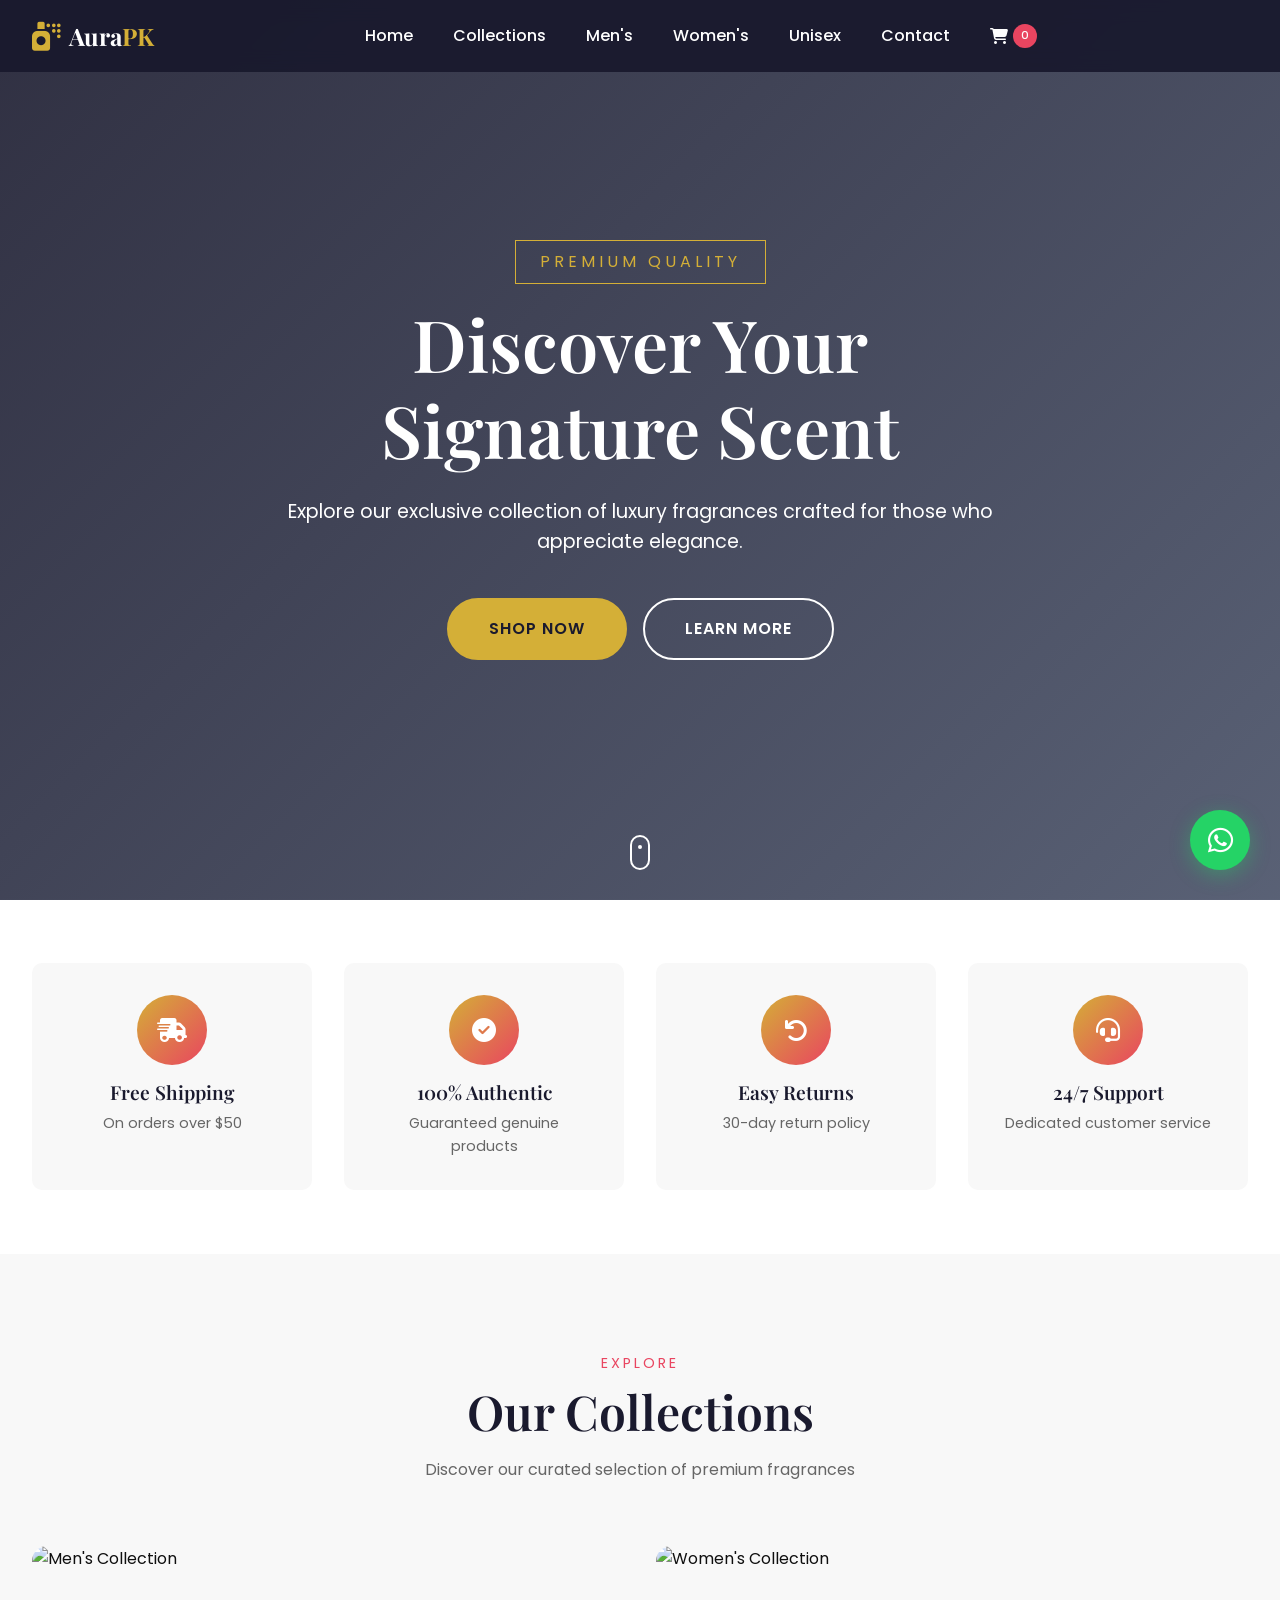
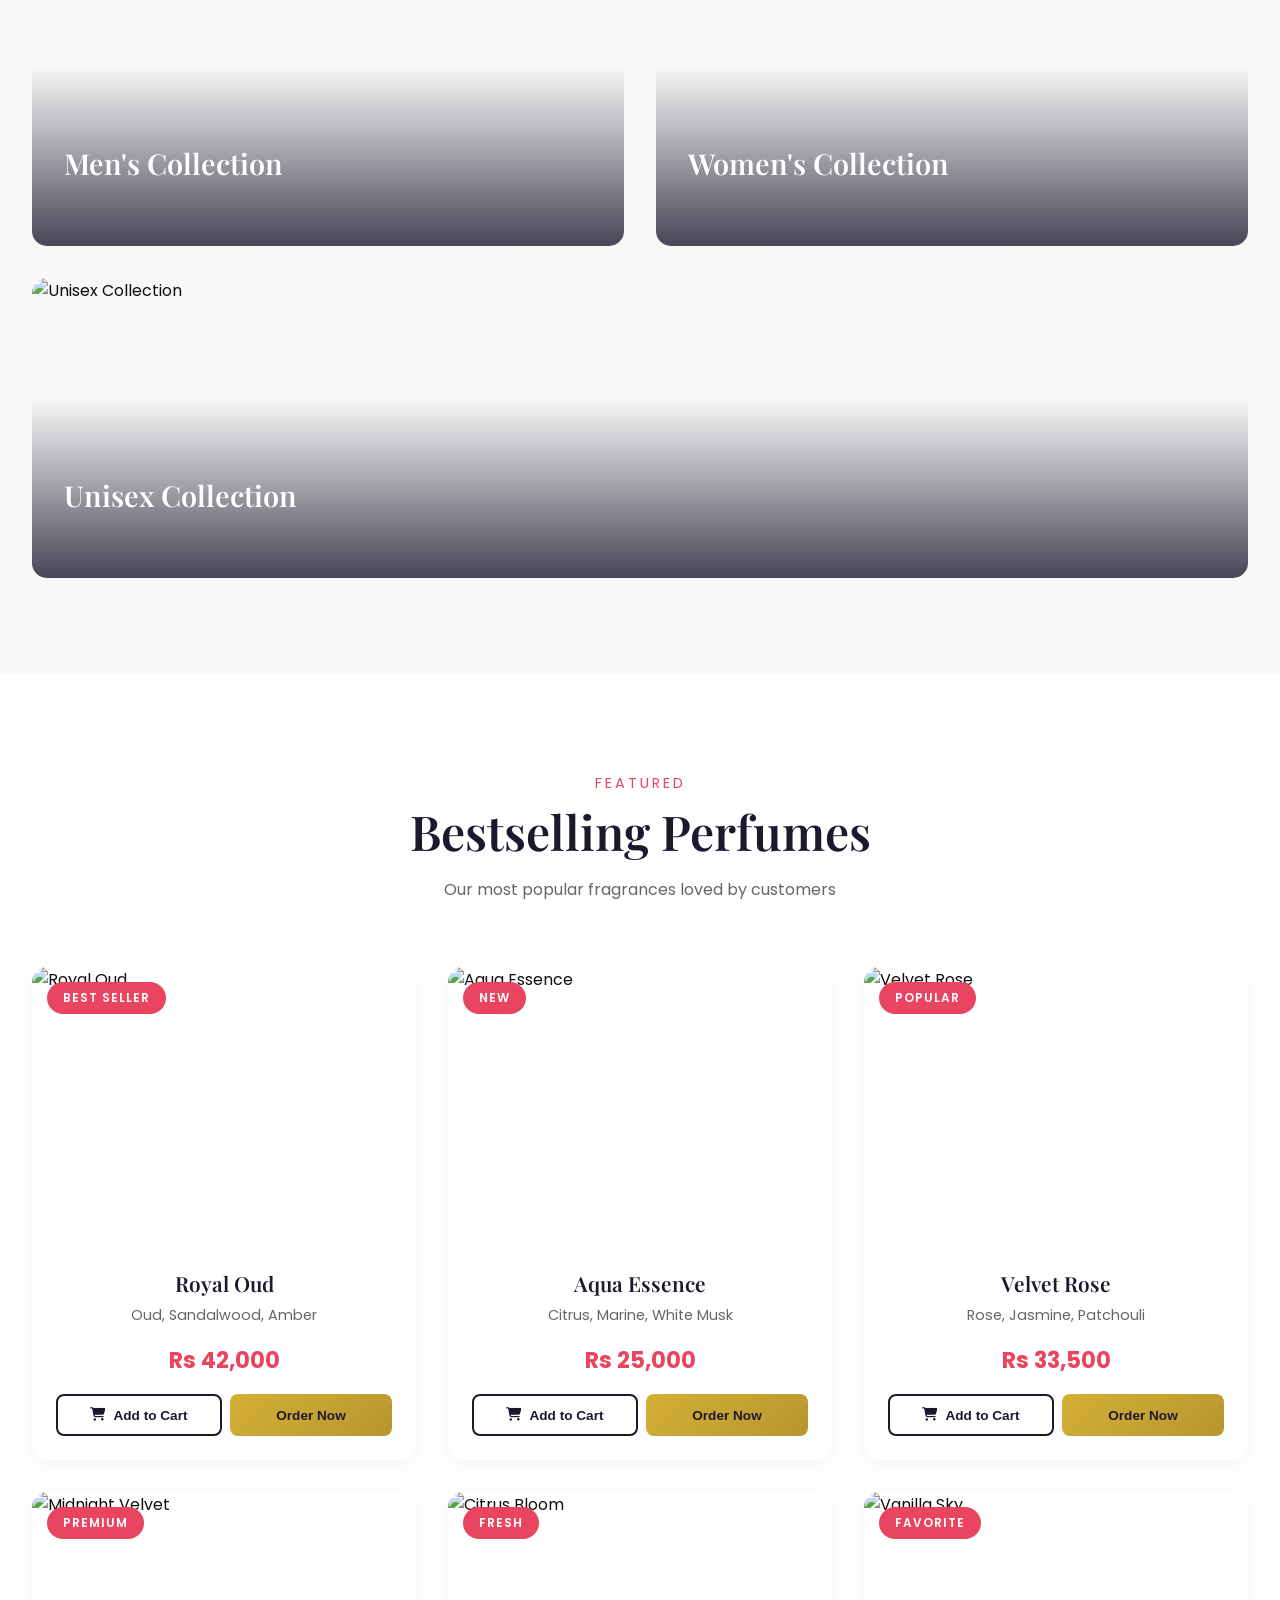
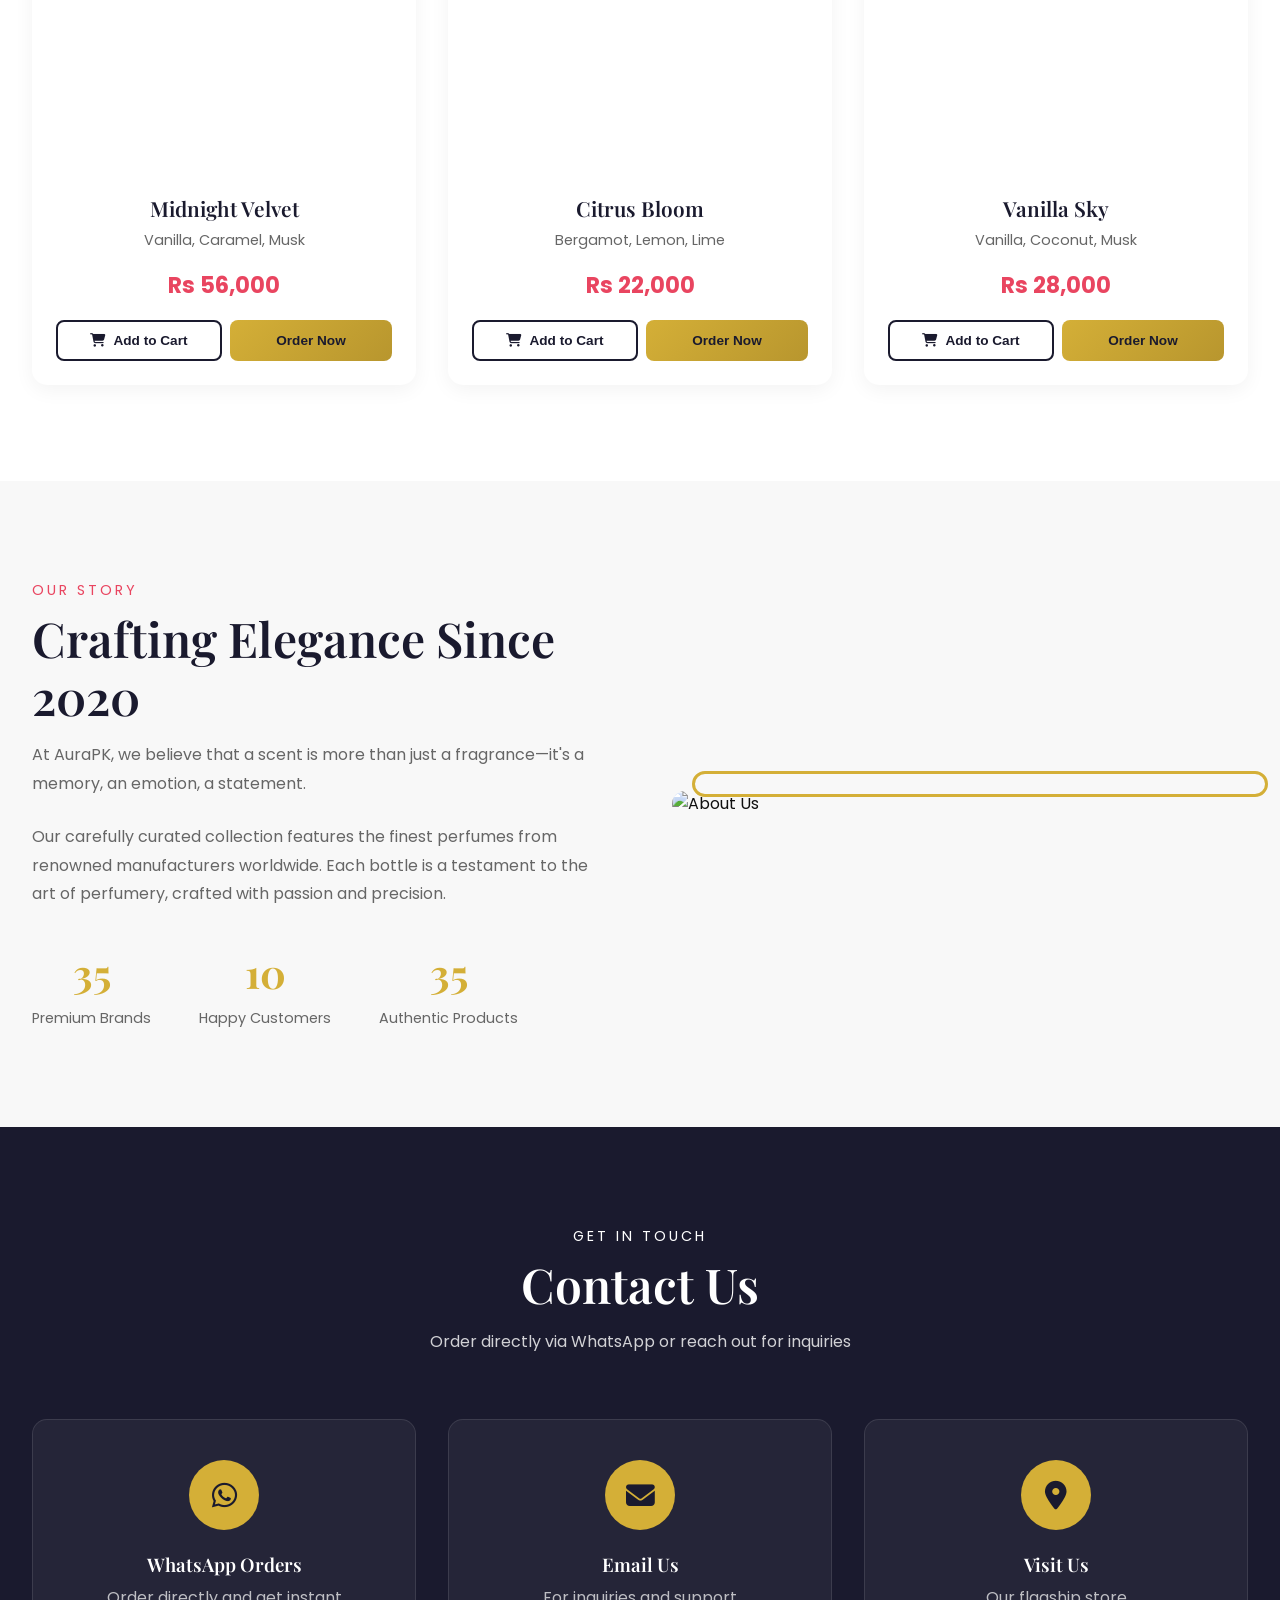
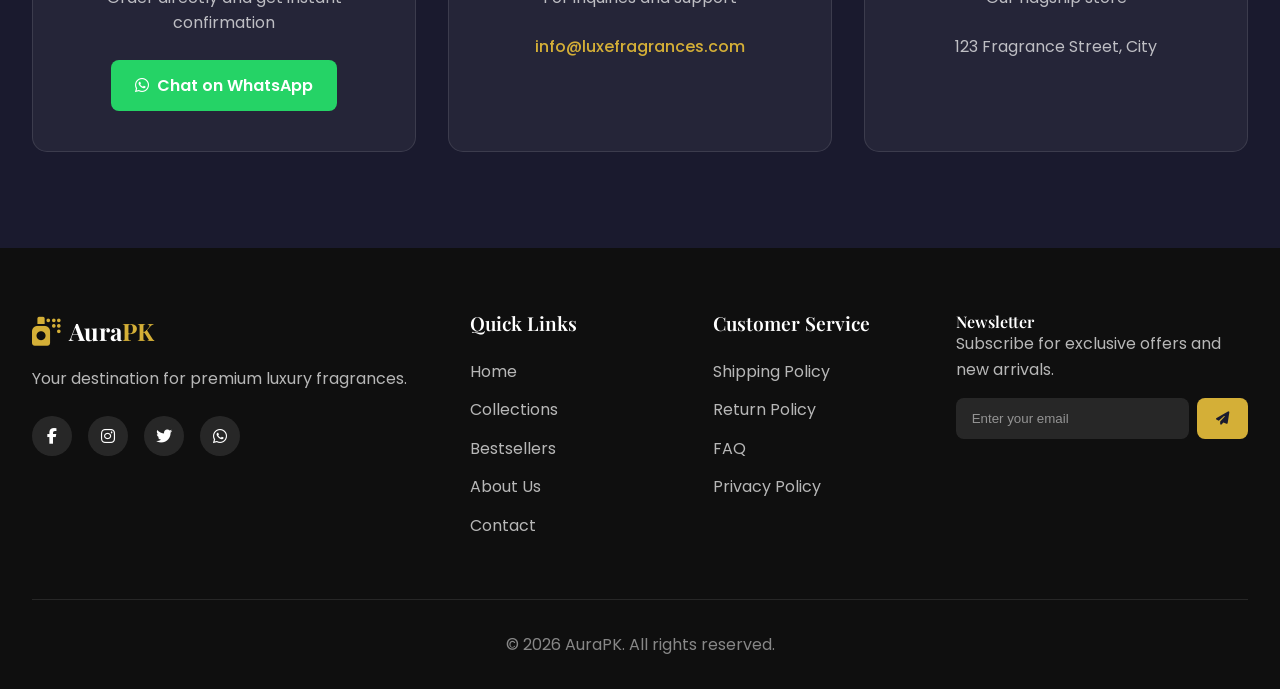
==== index.html @ e7ebc855 "Initial commit - AuraPK Premium Store" ====
<!DOCTYPE html>
<html lang="en">
<head>
    <meta charset="UTF-8">
    <meta name="viewport" content="width=device-width, initial-scale=1.0">
    <title>AuraPK | Premium Perfume Collection</title>
    <link rel="stylesheet" href="style.css">
    <link rel="preconnect" href="https://fonts.googleapis.com">
    <link rel="preconnect" href="https://fonts.gstatic.com" crossorigin>
    <link href="https://fonts.googleapis.com/css2?family=Playfair+Display:wght@400;500;600;700&family=Poppins:wght@300;400;500;600;700&display=swap" rel="stylesheet">
    <link rel="stylesheet" href="https://cdnjs.cloudflare.com/ajax/libs/font-awesome/6.4.0/css/all.min.css">
</head>
<body>
    <!-- Loader -->
    <div class="loader">
        <div class="loader-content">
            <div class="perfume-bottle"></div>
            <p>Loading Excellence...</p>
        </div>
    </div>

    <!-- Navigation -->
    <nav class="navbar">
        <div class="nav-container">
            <a href="#" class="logo">
                <i class="fas fa-spray-can"></i>
                <span>Aura<span>PK</span></span>
            </a>
            <ul class="nav-menu">
                <li><a href="#home" class="nav-link">Home</a></li>
                <li><a href="#collections" class="nav-link">Collections</a></li>
                <li><a href="mens.html" class="nav-link">Men's</a></li>
                <li><a href="womens.html" class="nav-link">Women's</a></li>
                <li><a href="unisex.html" class="nav-link">Unisex</a></li>
                <li><a href="#contact" class="nav-link">Contact</a></li>
                <li><a href="cart.html" class="nav-link cart-icon"><i class="fas fa-shopping-cart"></i> <span id="cartCount">0</span></a></li>
            </ul>
            <div class="menu-overlay"></div>
            <div class="nav-toggle">
                <span></span>
                <span></span>
                <span></span>
            </div>
        </div>
    </nav>

    <!-- Hero Section -->
    <section id="home" class="hero">
        <div class="hero-background">
            <div class="hero-overlay"></div>
        </div>
        <div class="hero-content">
            <span class="hero-subtitle animate-item">Premium Quality</span>
            <h1 class="hero-title animate-item">Discover Your<br>Signature Scent</h1>
            <p class="hero-description animate-item">Explore our exclusive collection of luxury fragrances crafted for those who appreciate elegance.</p>
            <div class="hero-buttons animate-item">
                <a href="#collections" class="btn btn-primary">Shop Now</a>
                <a href="#about" class="btn btn-secondary">Learn More</a>
            </div>
        </div>
        <div class="scroll-down">
            <span></span>
        </div>
    </section>

    <!-- Features Section -->
    <section class="features">
        <div class="container">
            <div class="features-grid">
                <div class="feature-card fade-in">
                    <div class="feature-icon">
                        <i class="fas fa-shipping-fast"></i>
                    </div>
                    <h3>Free Shipping</h3>
                    <p>On orders over $50</p>
                </div>
                <div class="feature-card fade-in">
                    <div class="feature-icon">
                        <i class="fas fa-check-circle"></i>
                    </div>
                    <h3>100% Authentic</h3>
                    <p>Guaranteed genuine products</p>
                </div>
                <div class="feature-card fade-in">
                    <div class="feature-icon">
                        <i class="fas fa-undo"></i>
                    </div>
                    <h3>Easy Returns</h3>
                    <p>30-day return policy</p>
                </div>
                <div class="feature-card fade-in">
                    <div class="feature-icon">
                        <i class="fas fa-headset"></i>
                    </div>
                    <h3>24/7 Support</h3>
                    <p>Dedicated customer service</p>
                </div>
            </div>
        </div>
    </section>

    <!-- Collections Section -->
    <section id="collections" class="collections">
        <div class="container">
            <div class="section-header fade-in">
                <span class="section-subtitle">Explore</span>
                <h2 class="section-title">Our Collections</h2>
                <p class="section-description">Discover our curated selection of premium fragrances</p>
            </div>
            <div class="collections-grid">
                <div class="collection-card fade-in">
                    <img src="https://images.unsplash.com/photo-1594035910387-fea47794261f?w=600" alt="Men's Collection">
                    <div class="collection-overlay">
                        <h3>Men's Collection</h3>
                        <a href="mens.html" class="collection-link">View All <i class="fas fa-arrow-right"></i></a>
                    </div>
                </div>
                <div class="collection-card fade-in">
                    <img src="https://images.unsplash.com/photo-1541643600914-78b084683601?w=600" alt="Women's Collection">
                    <div class="collection-overlay">
                        <h3>Women's Collection</h3>
                        <a href="womens.html" class="collection-link">View All <i class="fas fa-arrow-right"></i></a>
                    </div>
                </div>
                <div class="collection-card collection-card-wide fade-in">
                    <img src="https://images.unsplash.com/photo-1592945403244-b3fbafd7f539?w=600" alt="Unisex Collection">
                    <div class="collection-overlay">
                        <h3>Unisex Collection</h3>
                        <a href="unisex.html" class="collection-link">View All <i class="fas fa-arrow-right"></i></a>
                    </div>
                </div>
            </div>
        </div>
    </section>

    <!-- Products Section -->
    <section id="bestsellers" class="products">
        <div class="container">
            <div class="section-header fade-in">
                <span class="section-subtitle">Featured</span>
                <h2 class="section-title">Bestselling Perfumes</h2>
                <p class="section-description">Our most popular fragrances loved by customers</p>
            </div>
            <div class="products-grid">
                <!-- Product 1 -->
                <div class="product-card fade-in">
                    <div class="product-image">
                        <img src="https://images.unsplash.com/photo-1541643600914-78b084683601?w=400" alt="Royal Oud">
                        <div class="product-badge">Best Seller</div>
                        <div class="product-actions">
                            <button class="quick-view" onclick="quickView('Royal Oud', 42000, 'A luxurious blend of oud, sandalwood, and amber. Perfect for evening wear.', 'https://images.unsplash.com/photo-1541643600914-78b084683601?w=400')">
                                <i class="fas fa-eye"></i>
                            </button>
                        </div>
                    </div>
                    <div class="product-info">
                        <h3>Royal Oud</h3>
                        <p class="product-notes">Oud, Sandalwood, Amber</p>
                        <div class="product-price">
                            <span class="price">Rs 42,000</span>
                        </div>
                        <div class="product-buttons">
                            <button class="btn-cart" onclick="addToCart('Royal Oud', 42000)">
                                <i class="fas fa-shopping-cart"></i> Add to Cart
                            </button>
                            <button class="btn-order-now" onclick="goToCheckout('Royal Oud', 42000, 'https://images.unsplash.com/photo-1541643600914-78b084683601?w=400')">
                                Order Now
                            </button>
                        </div>
                    </div>
                </div>

                <!-- Product 2 -->
                <div class="product-card fade-in">
                    <div class="product-image">
                        <img src="https://images.unsplash.com/photo-1594035910387-fea47794261f?w=400" alt="Aqua Essence">
                        <div class="product-badge">New</div>
                        <div class="product-actions">
                            <button class="quick-view" onclick="quickView('Aqua Essence', 25000, 'Fresh aquatic fragrance with citrus and marine notes. Perfect for summer.', 'https://images.unsplash.com/photo-1594035910387-fea47794261f?w=400')">
                                <i class="fas fa-eye"></i>
                            </button>
                        </div>
                    </div>
                    <div class="product-info">
                        <h3>Aqua Essence</h3>
                        <p class="product-notes">Citrus, Marine, White Musk</p>
                        <div class="product-price">
                            <span class="price">Rs 25,000</span>
                        </div>
                        <div class="product-buttons">
                            <button class="btn-cart" onclick="addToCart('Aqua Essence', 25000)">
                                <i class="fas fa-shopping-cart"></i> Add to Cart
                            </button>
                            <button class="btn-order-now" onclick="goToCheckout('Aqua Essence', 25000, 'https://images.unsplash.com/photo-1594035910387-fea47794261f?w=400')">
                                Order Now
                            </button>
                        </div>
                    </div>
                </div>

                <!-- Product 3 -->
                <div class="product-card fade-in">
                    <div class="product-image">
                        <img src="https://images.unsplash.com/photo-1523293182086-7651a899d37f?w=400" alt="Velvet Rose">
                        <div class="product-badge">Popular</div>
                        <div class="product-actions">
                            <button class="quick-view" onclick="quickView('Velvet Rose', 33500, 'Romantic blend of rose, jasmine, and patchouli. Pure elegance.', 'https://images.unsplash.com/photo-1523293182086-7651a899d37f?w=400')">
                                <i class="fas fa-eye"></i>
                            </button>
                        </div>
                    </div>
                    <div class="product-info">
                        <h3>Velvet Rose</h3>
                        <p class="product-notes">Rose, Jasmine, Patchouli</p>
                        <div class="product-price">
                            <span class="price">Rs 33,500</span>
                        </div>
                        <div class="product-buttons">
                            <button class="btn-cart" onclick="addToCart('Velvet Rose', 33500)">
                                <i class="fas fa-shopping-cart"></i> Add to Cart
                            </button>
                            <button class="btn-order-now" onclick="goToCheckout('Velvet Rose', 33500, 'https://images.unsplash.com/photo-1523293182086-7651a899d37f?w=400')">
                                Order Now
                            </button>
                        </div>
                    </div>
                </div>

                <!-- Product 4 -->
                <div class="product-card fade-in">
                    <div class="product-image">
                        <img src="https://images.unsplash.com/photo-1592945403244-b3fbafd7f539?w=400" alt="Midnight Velvet">
                        <div class="product-badge">Premium</div>
                        <div class="product-actions">
                            <button class="quick-view" onclick="quickView('Midnight Velvet', 56000, 'Deep oriental fragrance with vanilla, caramel, and musk. Intoxicating.', 'https://images.unsplash.com/photo-1592945403244-b3fbafd7f539?w=400')">
                                <i class="fas fa-eye"></i>
                            </button>
                        </div>
                    </div>
                    <div class="product-info">
                        <h3>Midnight Velvet</h3>
                        <p class="product-notes">Vanilla, Caramel, Musk</p>
                        <div class="product-price">
                            <span class="price">Rs 56,000</span>
                        </div>
                        <div class="product-buttons">
                            <button class="btn-cart" onclick="addToCart('Midnight Velvet', 56000)">
                                <i class="fas fa-shopping-cart"></i> Add to Cart
                            </button>
                            <button class="btn-order-now" onclick="goToCheckout('Midnight Velvet', 56000, 'https://images.unsplash.com/photo-1592945403244-b3fbafd7f539?w=400')">
                                Order Now
                            </button>
                        </div>
                    </div>
                </div>

                <!-- Product 5 -->
                <div class="product-card fade-in">
                    <div class="product-image">
                        <img src="https://images.unsplash.com/photo-1615634260167-c8cdede054de?w=400" alt="Citrus Bloom">
                        <div class="product-badge">Fresh</div>
                        <div class="product-actions">
                            <button class="quick-view" onclick="quickView('Citrus Bloom', 22000, 'Vibrant citrus notes with bergamot and lemon. Energizing scent.', 'https://images.unsplash.com/photo-1615634260167-c8cdede054de?w=400')">
                                <i class="fas fa-eye"></i>
                            </button>
                        </div>
                    </div>
                    <div class="product-info">
                        <h3>Citrus Bloom</h3>
                        <p class="product-notes">Bergamot, Lemon, Lime</p>
                        <div class="product-price">
                            <span class="price">Rs 22,000</span>
                        </div>
                        <div class="product-buttons">
                            <button class="btn-cart" onclick="addToCart('Citrus Bloom', 22000)">
                                <i class="fas fa-shopping-cart"></i> Add to Cart
                            </button>
                            <button class="btn-order-now" onclick="goToCheckout('Citrus Bloom', 22000, 'https://images.unsplash.com/photo-1615634260167-c8cdede054de?w=400')">
                                Order Now
                            </button>
                        </div>
                    </div>
                </div>

                <!-- Product 6 -->
                <div class="product-card fade-in">
                    <div class="product-image">
                        <img src="https://images.unsplash.com/photo-1587017539504-67cfbddac569?w=400" alt="Vanilla Sky">
                        <div class="product-badge">Favorite</div>
                        <div class="product-actions">
                            <button class="quick-view" onclick="quickView('Vanilla Sky', 28000, 'Sweet vanilla with creamy coconut and soft musk. Dreamy fragrance.', 'https://images.unsplash.com/photo-1587017539504-67cfbddac569?w=400')">
                                <i class="fas fa-eye"></i>
                            </button>
                        </div>
                    </div>
                    <div class="product-info">
                        <h3>Vanilla Sky</h3>
                        <p class="product-notes">Vanilla, Coconut, Musk</p>
                        <div class="product-price">
                            <span class="price">Rs 28,000</span>
                        </div>
                        <div class="product-buttons">
                            <button class="btn-cart" onclick="addToCart('Vanilla Sky', 28000)">
                                <i class="fas fa-shopping-cart"></i> Add to Cart
                            </button>
                            <button class="btn-order-now" onclick="goToCheckout('Vanilla Sky', 28000, 'https://images.unsplash.com/photo-1587017539504-67cfbddac569?w=400')">
                                Order Now
                            </button>
                        </div>
                    </div>
                </div>
            </div>
        </div>
    </section>

    <!-- About Section -->
    <section id="about" class="about">
        <div class="container">
            <div class="about-grid">
                <div class="about-content fade-in">
                    <span class="section-subtitle">Our Story</span>
                    <h2 class="section-title">Crafting Elegance Since 2020</h2>
                    <p>At AuraPK, we believe that a scent is more than just a fragrance—it's a memory, an emotion, a statement.</p>
                    <p>Our carefully curated collection features the finest perfumes from renowned manufacturers worldwide. Each bottle is a testament to the art of perfumery, crafted with passion and precision.</p>
                    <div class="about-stats">
                        <div class="stat">
                            <span class="stat-number">50+</span>
                            <span class="stat-label">Premium Brands</span>
                        </div>
                        <div class="stat">
                            <span class="stat-number">10K+</span>
                            <span class="stat-label">Happy Customers</span>
                        </div>
                        <div class="stat">
                            <span class="stat-number">100%</span>
                            <span class="stat-label">Authentic Products</span>
                        </div>
                    </div>
                </div>
                <div class="about-image fade-in">
                    <img src="https://images.unsplash.com/photo-1615634260167-c8cdede054de?w=600" alt="About Us">
                    <div class="about-image-accent"></div>
                </div>
            </div>
        </div>
    </section>

    <!-- Contact Section -->
    <section id="contact" class="contact">
        <div class="container">
            <div class="section-header fade-in">
                <span class="section-subtitle">Get in Touch</span>
                <h2 class="section-title">Contact Us</h2>
                <p class="section-description">Order directly via WhatsApp or reach out for inquiries</p>
            </div>
            <div class="contact-grid">
                <div class="contact-card fade-in">
                    <div class="contact-icon">
                        <i class="fab fa-whatsapp"></i>
                    </div>
                    <h3>WhatsApp Orders</h3>
                    <p>Order directly and get instant confirmation</p>
                    <a href="https://wa.me/923063159899" target="_blank" class="btn-whatsapp">
                        <i class="fab fa-whatsapp"></i> Chat on WhatsApp
                    </a>
                </div>
                <div class="contact-card fade-in">
                    <div class="contact-icon">
                        <i class="fas fa-envelope"></i>
                    </div>
                    <h3>Email Us</h3>
                    <p>For inquiries and support</p>
                    <a href="mailto:info@luxefragrances.com" class="btn-contact">
                        info@luxefragrances.com
                    </a>
                </div>
                <div class="contact-card fade-in">
                    <div class="contact-icon">
                        <i class="fas fa-map-marker-alt"></i>
                    </div>
                    <h3>Visit Us</h3>
                    <p>Our flagship store</p>
                    <span class="contact-address">123 Fragrance Street, City</span>
                </div>
            </div>
        </div>
    </section>

    <!-- Quick View Modal -->
    <div class="modal" id="quickViewModal">
        <div class="modal-content">
            <span class="modal-close" onclick="closeModal()">&times;</span>
            <div class="modal-body">
                <div class="modal-image">
                    <img id="modalImage" src="" alt="Product">
                </div>
                <div class="modal-details">
                    <h2 id="modalTitle"></h2>
                    <p id="modalDescription" class="modal-desc"></p>
                    <p id="modalPrice" class="modal-price"></p>
                    
                    <!-- Size Selection -->
                    <div class="size-selection">
                        <label>Select Size:</label>
                        <div class="size-options">
                            <button class="size-btn active" data-size="30ml" data-price="0">30ml</button>
                            <button class="size-btn" data-size="50ml" data-price="8400">50ml (+Rs 8,400)</button>
                            <button class="size-btn" data-size="100ml" data-price="16800">100ml (+Rs 16,800)</button>
                        </div>
                    </div>
                    
                    <!-- Quantity Selection -->
                    <div class="quantity-selection">
                        <label>Quantity:</label>
                        <div class="quantity-controls">
                            <button class="qty-btn" onclick="changeQty(-1)">-</button>
                            <span id="modalQty">1</span>
                            <button class="qty-btn" onclick="changeQty(1)">+</button>
                        </div>
                    </div>
                    
                    <p id="modalTotal" class="modal-total"></p>
                    <button id="modalOrderBtn" class="btn-order">
                        <i class="fab fa-whatsapp"></i> Order on WhatsApp
                    </button>
                </div>
            </div>
        </div>
    </div>

    <!-- Floating WhatsApp Button -->
    <a href="https://wa.me/923063159899" class="float-whatsapp" target="_blank">
        <i class="fab fa-whatsapp"></i>
    </a>

    <!-- Footer -->
    <footer class="footer">
        <div class="container">
            <div class="footer-grid">
                <div class="footer-brand">
                    <a href="#" class="logo">
                        <i class="fas fa-spray-can"></i>
                        <span>Aura<span>PK</span></span>
                    </a>
                    <p>Your destination for premium luxury fragrances.</p>
                    <div class="social-links">
                        <a href="#"><i class="fab fa-facebook-f"></i></a>
                        <a href="#"><i class="fab fa-instagram"></i></a>
                        <a href="#"><i class="fab fa-twitter"></i></a>
                        <a href="#"><i class="fab fa-whatsapp"></i></a>
                    </div>
                </div>
                <div class="footer-links">
                    <h4>Quick Links</h4>
                    <ul>
                        <li><a href="#home">Home</a></li>
                        <li><a href="#collections">Collections</a></li>
                        <li><a href="#bestsellers">Bestsellers</a></li>
                        <li><a href="#about">About Us</a></li>
                        <li><a href="#contact">Contact</a></li>
                    </ul>
                </div>
                <div class="footer-links">
                    <h4>Customer Service</h4>
                    <ul>
                        <li><a href="#">Shipping Policy</a></li>
                        <li><a href="#">Return Policy</a></li>
                        <li><a href="#">FAQ</a></li>
                        <li><a href="#">Privacy Policy</a></li>
                    </ul>
                </div>
                <div class="footer-newsletter">
                    <h4>Newsletter</h4>
                    <p>Subscribe for exclusive offers and new arrivals.</p>
                    <form class="newsletter-form" onsubmit="return subscribeNewsletter(event)">
                        <input type="email" placeholder="Enter your email" required>
                        <button type="submit"><i class="fas fa-paper-plane"></i></button>
                    </form>
                </div>
            </div>
            <div class="footer-bottom">
                <p>&copy; 2026 AuraPK. All rights reserved.</p>
            </div>
        </div>
    </footer>

    <script src="script.js"></script>
</body>
</html>
---- style.css ----
/* CSS Variables */
:root {
    --primary: #1a1a2e;
    --secondary: #16213e;
    --accent: #e94560;
    --gold: #d4af37;
    --light: #f8f8f8;
    --dark: #0f0f0f;
    --gray: #666;
    --white: #ffffff;
    --shadow: 0 10px 40px rgba(0,0,0,0.1);
    --transition: all 0.3s ease;
}

/* Custom Scrollbar */
::-webkit-scrollbar {
    width: 2px;
    height: 2px;
}

::-webkit-scrollbar-track {
    background: #f1f1f1;
    border-radius: 10px;
}

::-webkit-scrollbar-thumb {
    background: linear-gradient(135deg, #d4af37, #e94560);
    border-radius: 10px;
}

::-webkit-scrollbar-thumb:hover {
    background: linear-gradient(135deg, #c9a227, #d13350);
}

/* Firefox */
* {
    scrollbar-width: thin;
    scrollbar-color: #d4af37 #f6faf9;
    
}

/* Reset & Base */
* {
    margin: 0;
    padding: 0;
    box-sizing: border-box;
}

html {
    scroll-behavior: smooth;
}

body {
    font-family: 'Poppins', sans-serif;
    line-height: 1.6;
    color: var(--dark);
    background: var(--light);
    overflow-x: hidden;
}

h1, h2, h3, h4, h5, h6 {
    font-family: 'Playfair Display', serif;
    font-weight: 600;
    line-height: 1.2;
}

a {
    text-decoration: none;
    color: inherit;
}

ul {
    list-style: none;
}

img {
    max-width: 100%;
    height: auto;
}

.container {
    max-width: 1400px;
    margin: 0 auto;
    padding: 0 2rem;
}

/* Loader */
.loader {
    position: fixed;
    top: 0;
    left: 0;
    width: 100%;
    height: 100%;
    background: var(--primary);
    display: flex;
    align-items: center;
    justify-content: center;
    z-index: 9999;
    transition: opacity 0.5s ease, visibility 0.5s ease;
}

.loader.hidden {
    opacity: 0;
    visibility: hidden;
}

.loader-content {
    text-align: center;
    color: var(--white);
}

.perfume-bottle {
    width: 120px;
    height: 120px;
    background: url('images/perfume-loading.png') center/contain no-repeat;
    margin: 0 auto 20px;
    animation: pulse 1.5s ease-in-out infinite;
}

@keyframes float {
    0%, 100% { transform: translateY(0); }
    50% { transform: translateY(-15px); }
}

/* Navigation */
.navbar {
    position: fixed;
    top: 0;
    left: 0;
    width: 100%;
    background: rgba(26, 26, 46, 0.95);
    backdrop-filter: blur(10px);
    z-index: 1000;
    padding: 1rem 0;
    transition: var(--transition);
}

.navbar.scrolled {
    background: rgba(26, 26, 46, 0.98);
    box-shadow: var(--shadow);
}

.nav-container {
    max-width: 1400px;
    margin: 0 auto;
    padding: 0 2rem;
    display: flex;
    align-items: center;
    justify-content: space-between;
}

.logo {
    display: flex;
    align-items: center;
    gap: 0.5rem;
    color: var(--white);
    font-size: 1.5rem;
    font-family: 'Playfair Display', serif;
    font-weight: 700;
}

.logo i {
    color: var(--gold);
    font-size: 1.8rem;
}

.logo span span {
    color: var(--gold);
}

.nav-menu {
    display: flex;
    align-items: center;
    gap: 2.5rem;
}

.nav-link {
    color: var(--white);
    font-weight: 500;
    position: relative;
    padding: 0.5rem 0;
    transition: var(--transition);
}

.nav-link::after {
    content: '';
    position: absolute;
    bottom: 0;
    left: 0;
    width: 0;
    height: 2px;
    background: var(--gold);
    transition: var(--transition);
}

.nav-link:hover::after {
    width: 100%;
}

.nav-toggle {
    display: none;
    flex-direction: column;
    gap: 5px;
    cursor: pointer;
}

.nav-toggle span {
    width: 25px;
    height: 3px;
    background: var(--white);
    transition: var(--transition);
}

/* Hero Section */
.hero {
    position: relative;
    height: 100vh;
    display: flex;
    align-items: center;
    justify-content: center;
    overflow: hidden;
}

.hero-background {
    position: absolute;
    top: 0;
    left: 0;
    width: 100%;
    height: 100%;
    background: url('https://images.unsplash.com/photo-1592945403244-b3fbafd7f539?w=1920') center/cover;
    animation: zoomIn 20s ease infinite;
}

@keyframes zoomIn {
    0%, 100% { transform: scale(1); }
    50% { transform: scale(1.1); }
}

.hero-overlay {
    position: absolute;
    top: 0;
    left: 0;
    width: 100%;
    height: 100%;
    background: linear-gradient(135deg, rgba(26, 26, 46, 0.9) 0%, rgba(22, 33, 62, 0.7) 100%);
}

.hero-content {
    position: relative;
    z-index: 2;
    text-align: center;
    color: var(--white);
    max-width: 800px;
    padding: 0 2rem;
}

.hero-subtitle {
    display: inline-block;
    font-size: 1rem;
    letter-spacing: 4px;
    text-transform: uppercase;
    color: var(--gold);
    margin-bottom: 1rem;
    padding: 0.5rem 1.5rem;
    border: 1px solid var(--gold);
    animation: fadeInDown 1s ease;
}

.hero-title {
    font-size: 4.5rem;
    margin-bottom: 1.5rem;
    animation: fadeInUp 1s ease 0.3s both;
}

.hero-description {
    font-size: 1.2rem;
    margin-bottom: 2.5rem;
    opacity: 0.9;
    animation: fadeInUp 1s ease 0.5s both;
}

.hero-buttons {
    display: flex;
    gap: 1rem;
    justify-content: center;
    animation: fadeInUp 1s ease 0.7s both;
}

.btn {
    padding: 1rem 2.5rem;
    font-size: 1rem;
    font-weight: 600;
    border-radius: 50px;
    cursor: pointer;
    transition: var(--transition);
    text-transform: uppercase;
    letter-spacing: 1px;
}

.btn-primary {
    background: var(--gold);
    color: var(--primary);
    border: 2px solid var(--gold);
}

.btn-primary:hover {
    background: transparent;
    color: var(--gold);
    transform: translateY(-3px);
}

.btn-secondary {
    background: transparent;
    color: var(--white);
    border: 2px solid var(--white);
}

.btn-secondary:hover {
    background: var(--white);
    color: var(--primary);
    transform: translateY(-3px);
}

/* Scroll Down */
.scroll-down {
    position: absolute;
    bottom: 30px;
    left: 50%;
    transform: translateX(-50%);
    animation: bounce 2s infinite;
}

.scroll-down span {
    display: block;
    width: 20px;
    height: 35px;
    border: 2px solid var(--white);
    border-radius: 20px;
    position: relative;
}

.scroll-down span::before {
    content: '';
    position: absolute;
    top: 8px;
    left: 50%;
    transform: translateX(-50%);
    width: 4px;
    height: 4px;
    background: var(--white);
    border-radius: 50%;
    animation: scrollDot 2s infinite;
}

@keyframes bounce {
    0%, 100% { transform: translateX(-50%) translateY(0); }
    50% { transform: translateX(-50%) translateY(10px); }
}

@keyframes scrollDot {
    0%, 100% { opacity: 1; top: 8px; }
    50% { opacity: 0.3; top: 18px; }
}

/* Animations */
@keyframes fadeInUp {
    from {
        opacity: 0;
        transform: translateY(30px);
    }
    to {
        opacity: 1;
        transform: translateY(0);
    }
}

@keyframes fadeInDown {
    from {
        opacity: 0;
        transform: translateY(-30px);
    }
    to {
        opacity: 1;
        transform: translateY(0);
    }
}

.fade-in {
    opacity: 0;
    transform: translateY(30px);
    transition: opacity 0.6s ease, transform 0.6s ease;
}

.fade-in.visible {
    opacity: 1;
    transform: translateY(0);
}

/* Features Section */
.features {
    padding: 4rem 0;
    background: var(--white);
    margin-top: -1px;
}

.features-grid {
    display: grid;
    grid-template-columns: repeat(4, 1fr);
    gap: 2rem;
}

.feature-card {
    text-align: center;
    padding: 2rem;
    border-radius: 10px;
    background: var(--light);
    transition: var(--transition);
}

.feature-card:hover {
    transform: translateY(-10px);
    box-shadow: var(--shadow);
}

.feature-icon {
    width: 70px;
    height: 70px;
    background: linear-gradient(135deg, var(--gold), var(--accent));
    border-radius: 50%;
    display: flex;
    align-items: center;
    justify-content: center;
    margin: 0 auto 1rem;
    font-size: 1.5rem;
    color: var(--white);
}

.feature-card h3 {
    font-size: 1.2rem;
    margin-bottom: 0.5rem;
    color: var(--primary);
}

.feature-card p {
    color: var(--gray);
    font-size: 0.9rem;
}

/* Section Header */
.section-header {
    text-align: center;
    margin-bottom: 4rem;
}

.section-subtitle {
    display: inline-block;
    font-size: 0.9rem;
    letter-spacing: 3px;
    text-transform: uppercase;
    color: var(--accent);
    margin-bottom: 0.5rem;
}

.section-title {
    font-size: 3rem;
    color: var(--primary);
    margin-bottom: 1rem;
}

.section-description {
    color: var(--gray);
    max-width: 600px;
    margin: 0 auto;
}

/* Collections */
.collections {
    padding: 6rem 0;
    background: var(--light);
}

.collections-grid {
    display: grid;
    grid-template-columns: repeat(2, 1fr);
    gap: 2rem;
}

.collection-card {
    position: relative;
    height: 300px;
    border-radius: 15px;
    overflow: hidden;
    cursor: pointer;
}

.collection-card img {
    width: 100%;
    height: 100%;
    object-fit: cover;
    transition: var(--transition);
}

.collection-card:hover img {
    transform: scale(1.1);
}

.collection-overlay {
    position: absolute;
    top: 0;
    left: 0;
    width: 100%;
    height: 100%;
    background: linear-gradient(to top, rgba(26, 26, 46, 0.8) 0%, transparent 60%);
    display: flex;
    flex-direction: column;
    justify-content: flex-end;
    padding: 2rem;
    color: var(--white);
}

.collection-card h3 {
    font-size: 1.8rem;
    margin-bottom: 0.5rem;
}

.collection-link {
    color: var(--gold);
    font-weight: 500;
    display: inline-flex;
    align-items: center;
    gap: 0.5rem;
    opacity: 0;
    transform: translateX(-20px);
    transition: var(--transition);
}

.collection-card:hover .collection-link {
    opacity: 1;
    transform: translateX(0);
}

.collection-card-wide {
    grid-column: span 2;
}

/* Products */
.products {
    padding: 6rem 0;
    background: var(--white);
}

.products-grid {
    display: grid;
    grid-template-columns: repeat(3, 1fr);
    gap: 2rem;
}

.product-card {
    background: var(--white);
    border-radius: 15px;
    overflow: hidden;
    box-shadow: 0 5px 20px rgba(0,0,0,0.05);
    transition: var(--transition);
}

.product-card:hover {
    transform: translateY(-10px);
    box-shadow: var(--shadow);
}

.product-image {
    position: relative;
    height: 280px;
    overflow: hidden;
}

.product-image img {
    width: 100%;
    height: 100%;
    object-fit: cover;
    transition: var(--transition);
}

.product-card:hover .product-image img {
    transform: scale(1.1);
}

.product-badge {
    position: absolute;
    top: 15px;
    left: 15px;
    background: var(--accent);
    color: var(--white);
    padding: 0.4rem 1rem;
    font-size: 0.75rem;
    font-weight: 600;
    border-radius: 20px;
    text-transform: uppercase;
    letter-spacing: 1px;
}

.product-actions {
    position: absolute;
    top: 50%;
    left: 50%;
    transform: translate(-50%, -50%);
    display: flex;
    gap: 0.5rem;
    opacity: 0;
    transition: var(--transition);
}

.product-card:hover .product-actions {
    opacity: 1;
}

.quick-view {
    width: 45px;
    height: 45px;
    background: var(--white);
    border: none;
    border-radius: 50%;
    cursor: pointer;
    font-size: 1rem;
    color: var(--primary);
    transition: var(--transition);
    box-shadow: 0 5px 15px rgba(0,0,0,0.1);
}

.quick-view:hover {
    background: var(--gold);
    color: var(--white);
}

.product-info {
    padding: 1.5rem;
    text-align: center;
}

.product-info h3 {
    font-size: 1.3rem;
    margin-bottom: 0.5rem;
    color: var(--primary);
}

.product-notes {
    color: var(--gray);
    font-size: 0.9rem;
    margin-bottom: 1rem;
}

.product-price {
    margin-bottom: 1rem;
}

.price {
    font-size: 1.4rem;
    font-weight: 700;
    color: var(--accent);
}

.btn-order {
    width: 100%;
    padding: 0.8rem 1.5rem;
    background: linear-gradient(135deg, #25D366, #128C7E);
    color: var(--white);
    border: none;
    border-radius: 8px;
    font-size: 0.95rem;
    font-weight: 600;
    cursor: pointer;
    transition: var(--transition);
    display: flex;
    align-items: center;
    justify-content: center;
    gap: 0.5rem;
}

.btn-order:hover {
    transform: scale(1.02);
    box-shadow: 0 5px 20px rgba(37, 211, 102, 0.3);
}

/* Product Buttons Container */
.product-buttons {
    display: flex;
    gap: 0.5rem;
    margin-top: 1rem;
}

/* Add to Cart Button - Outline Style */
.btn-cart {
    flex: 1;
    padding: 0.7rem 1rem;
    background: transparent;
    color: var(--primary);
    border: 2px solid var(--primary);
    border-radius: 8px;
    font-size: 0.85rem;
    font-weight: 600;
    cursor: pointer;
    transition: all 0.3s ease;
    display: flex;
    align-items: center;
    justify-content: center;
    gap: 0.5rem;
}

.btn-cart:hover {
    background: var(--primary);
    color: var(--white);
}

.btn-cart:hover i {
    animation: cartBounce 0.5s ease;
}

@keyframes cartBounce {
    0%, 100% { transform: translateY(0); }
    50% { transform: translateY(-3px); }
}

/* Order Now Button - Solid Green/Gold */
.btn-order-now {
    flex: 1;
    padding: 0.7rem 1rem;
    background: linear-gradient(135deg, #d4af37, #b8962e);
    color: var(--primary);
    border: none;
    border-radius: 8px;
    font-size: 0.85rem;
    font-weight: 600;
    cursor: pointer;
    transition: all 0.3s ease;
}

.btn-order-now:hover {
    background: linear-gradient(135deg, #c9a227, #a88529);
    transform: translateY(-2px);
    box-shadow: 0 5px 15px rgba(212, 175, 55, 0.4);
}

/* Cart Icon in Navbar */
.cart-icon {
    position: relative;
    display: flex;
    align-items: center;
    gap: 0.3rem;
}

.cart-icon #cartCount {
    background: var(--accent);
    color: white;
    font-size: 0.7rem;
    padding: 0.2rem 0.5rem;
    border-radius: 50%;
    min-width: 18px;
    text-align: center;
}

/* About */
.about {
    padding: 6rem 0;
    background: var(--light);
}

.about-grid {
    display: grid;
    grid-template-columns: 1fr 1fr;
    gap: 4rem;
    align-items: center;
}

.about-content p {
    color: var(--gray);
    margin-bottom: 1.5rem;
    line-height: 1.8;
}

.about-stats {
    display: flex;
    gap: 3rem;
    margin-top: 2rem;
}

.stat {
    text-align: center;
}

.stat-number {
    display: block;
    font-size: 2.5rem;
    font-weight: 700;
    color: var(--gold);
    font-family: 'Playfair Display', serif;
}

.stat-label {
    color: var(--gray);
    font-size: 0.9rem;
}

.about-image {
    position: relative;
}

.about-image img {
    border-radius: 15px;
    width: 100%;
}

.about-image-accent {
    position: absolute;
    top: -20px;
    right: -20px;
    width: 100%;
    height: 100%;
    border: 3px solid var(--gold);
    border-radius: 15px;
    z-index: -1;
}

/* Contact */
.contact {
    padding: 6rem 0;
    background: var(--primary);
}

.contact .section-subtitle,
.contact .section-title,
.contact .section-description {
    color: var(--white);
}

.contact .section-description {
    opacity: 0.8;
}

.contact-grid {
    display: grid;
    grid-template-columns: repeat(3, 1fr);
    gap: 2rem;
}

.contact-card {
    background: rgba(255,255,255,0.05);
    padding: 2.5rem;
    border-radius: 15px;
    text-align: center;
    transition: var(--transition);
    border: 1px solid rgba(255,255,255,0.1);
}

.contact-card:hover {
    background: rgba(255,255,255,0.1);
    transform: translateY(-5px);
}

.contact-icon {
    width: 70px;
    height: 70px;
    background: var(--gold);
    border-radius: 50%;
    display: flex;
    align-items: center;
    justify-content: center;
    margin: 0 auto 1.5rem;
    font-size: 1.8rem;
    color: var(--primary);
}

.contact-card h3 {
    color: var(--white);
    margin-bottom: 0.5rem;
}

.contact-card p {
    color: rgba(255,255,255,0.7);
    margin-bottom: 1.5rem;
}

.btn-whatsapp {
    display: inline-flex;
    align-items: center;
    gap: 0.5rem;
    background: #25D366;
    color: var(--white);
    padding: 0.8rem 1.5rem;
    border-radius: 8px;
    font-weight: 600;
    transition: var(--transition);
}

.btn-whatsapp:hover {
    background: #128C7E;
    transform: scale(1.05);
}

.btn-contact {
    color: var(--gold);
    font-weight: 500;
    transition: var(--transition);
}

.btn-contact:hover {
    color: var(--white);
}

.contact-address {
    color: rgba(255,255,255,0.7);
}

/* Modal */
.modal {
    display: none;
    position: fixed;
    top: 0;
    left: 0;
    width: 100%;
    height: 100%;
    background: rgba(0,0,0,0.8);
    z-index: 2000;
    align-items: center;
    justify-content: center;
    padding: 2rem;
}

.modal.active {
    display: flex;
    animation: fadeIn 0.3s ease;
}

@keyframes fadeIn {
    from { opacity: 0; }
    to { opacity: 1; }
}

.modal-content {
    background: var(--white);
    border-radius: 15px;
    max-width: 800px;
    width: 100%;
    position: relative;
    overflow: hidden;
    animation: slideUp 0.3s ease;
}

@keyframes slideUp {
    from { transform: translateY(50px); opacity: 0; }
    to { transform: translateY(0); opacity: 1; }
}

.modal-close {
    position: absolute;
    top: 15px;
    right: 20px;
    font-size: 2rem;
    cursor: pointer;
    color: var(--gray);
    transition: var(--transition);
    z-index: 10;
}

.modal-close:hover {
    color: var(--accent);
}

.modal-body {
    display: grid;
    grid-template-columns: 1fr 1fr;
}

.modal-image img {
    width: 100%;
    height: 100%;
    object-fit: cover;
}

.modal-details {
    padding: 2.5rem;
    display: flex;
    flex-direction: column;
    justify-content: center;
}

.modal-details h2 {
    font-size: 2rem;
    color: var(--primary);
    margin-bottom: 1rem;
}

.modal-desc {
    color: var(--gray);
    margin-bottom: 1rem;
    line-height: 1.7;
}

.modal-price {
    font-size: 1.8rem;
    font-weight: 700;
    color: var(--accent);
    margin-bottom: 1rem;
}

/* Size Selection */
.size-selection {
    margin-bottom: 1.5rem;
}

.size-selection label {
    display: block;
    font-weight: 600;
    margin-bottom: 0.5rem;
    color: var(--primary);
}

.size-options {
    display: flex;
    gap: 0.5rem;
}

.size-btn {
    padding: 0.6rem 1rem;
    background: transparent;
    border: 2px solid var(--primary);
    color: var(--primary);
    border-radius: 8px;
    cursor: pointer;
    transition: var(--transition);
    font-weight: 500;
}

.size-btn:hover,
.size-btn.active {
    background: var(--primary);
    color: var(--white);
}

/* Quantity Selection */
.quantity-selection {
    margin-bottom: 1.5rem;
}

.quantity-selection label {
    display: block;
    font-weight: 600;
    margin-bottom: 0.5rem;
    color: var(--primary);
}

.quantity-controls {
    display: flex;
    align-items: center;
    gap: 1rem;
}

.qty-btn {
    width: 40px;
    height: 40px;
    background: var(--primary);
    color: var(--white);
    border: none;
    border-radius: 8px;
    font-size: 1.2rem;
    cursor: pointer;
    transition: var(--transition);
}

.qty-btn:hover {
    background: var(--gold);
}

#modalQty {
    font-size: 1.5rem;
    font-weight: 700;
    color: var(--primary);
    min-width: 40px;
    text-align: center;
}

.modal-total {
    font-size: 1.2rem;
    font-weight: 600;
    color: var(--primary);
    margin-bottom: 1.5rem;
    padding: 0.5rem;
    background: #f5f5f5;
    border-radius: 8px;
}

/* Floating WhatsApp Button */
.float-whatsapp {
    position: fixed;
    bottom: 30px;
    right: 30px;
    width: 60px;
    height: 60px;
    background: #25D366;
    border-radius: 50%;
    display: flex;
    align-items: center;
    justify-content: center;
    color: var(--white);
    font-size: 1.8rem;
    box-shadow: 0 5px 20px rgba(37, 211, 102, 0.4);
    transition: var(--transition);
    z-index: 999;
    animation: pulse 2s infinite;
}

@keyframes pulse {
    0%, 100% { transform: scale(1); }
    50% { transform: scale(1.1); }
}

.float-whatsapp:hover {
    transform: scale(1.1);
    background: #128C7E;
}

/* Footer */
.footer {
    background: var(--dark);
    color: var(--white);
    padding: 4rem 0 0;
}

.footer-grid {
    display: grid;
    grid-template-columns: 2fr 1fr 1fr 1.5fr;
    gap: 3rem;
    padding-bottom: 3rem;
}

.footer-brand .logo {
    margin-bottom: 1rem;
}

.footer-brand p {
    color: rgba(255,255,255,0.7);
    margin-bottom: 1.5rem;
}

.social-links {
    display: flex;
    gap: 1rem;
}

.social-links a {
    width: 40px;
    height: 40px;
    background: rgba(255,255,255,0.1);
    border-radius: 50%;
    display: flex;
    align-items: center;
    justify-content: center;
    transition: var(--transition);
}

.social-links a:hover {
    background: var(--gold);
    color: var(--primary);
}

.footer-links h4 {
    font-size: 1.2rem;
    margin-bottom: 1.5rem;
    color: var(--white);
}

.footer-links ul li {
    margin-bottom: 0.8rem;
}

.footer-links a {
    color: rgba(255,255,255,0.7);
    transition: var(--transition);
}

.footer-links a:hover {
    color: var(--gold);
    padding-left: 5px;
}

.footer-newsletter p {
    color: rgba(255,255,255,0.7);
    margin-bottom: 1rem;
}

.newsletter-form {
    display: flex;
    gap: 0.5rem;
}

.newsletter-form input {
    flex: 1;
    padding: 0.8rem 1rem;
    border: none;
    border-radius: 8px;
    background: rgba(255,255,255,0.1);
    color: var(--white);
}

.newsletter-form input::placeholder {
    color: rgba(255,255,255,0.5);
}

.newsletter-form button {
    padding: 0.8rem 1.2rem;
    background: var(--gold);
    border: none;
    border-radius: 8px;
    color: var(--primary);
    cursor: pointer;
    transition: var(--transition);
}

.newsletter-form button:hover {
    background: var(--accent);
    color: var(--white);
}

.footer-bottom {
    text-align: center;
    padding: 2rem 0;
    border-top: 1px solid rgba(255,255,255,0.1);
}

.footer-bottom p {
    color: rgba(255,255,255,0.5);
}

/* Responsive */
@media (max-width: 1200px) {
    .products-grid {
        grid-template-columns: repeat(2, 1fr);
    }
}

@media (max-width: 992px) {
    .hero-title {
        font-size: 3rem;
    }
    
    .features-grid {
        grid-template-columns: repeat(2, 1fr);
    }
    
    .collections-grid {
        grid-template-columns: 1fr;
    }
    
    .collection-card-wide {
        grid-column: span 1;
        height: 250px;
    }
    
    .about-grid {
        grid-template-columns: 1fr;
    }
    
    .about-image {
        order: -1;
    }
    
    .contact-grid {
        grid-template-columns: 1fr;
    }
    
    .footer-grid {
        grid-template-columns: repeat(2, 1fr);
    }
}

@media (max-width: 768px) {
    .nav-toggle {
        display: flex;
        z-index: 1001;
    }
    
    .nav-menu {
        position: fixed;
        top: 70px;
        right: -280px;
        width: 280px;
        height: calc(100vh - 70px);
        background: var(--primary);
        flex-direction: column;
        padding: 2rem;
        transition: right 0.4s ease;
        box-shadow: -5px 0 20px rgba(0,0,0,0.3);
        z-index: 1000;
        overflow-y: auto;
    }
    
    .nav-menu.active {
        right: 0;
    }

    /* Menu Overlay */
    .menu-overlay {
        position: fixed;
        top: 70px;
        left: 0;
        width: 100%;
        height: calc(100vh - 70px);
        background: rgba(0,0,0,0.5);
        opacity: 0;
        visibility: hidden;
        transition: var(--transition);
        z-index: 998;
    }
    
    .menu-overlay.active {
        opacity: 1;
        visibility: visible;
    }

    /* Menu Animation */
    .nav-menu li {
        opacity: 0;
        transform: translateX(30px);
        transition: opacity 0.3s ease, transform 0.3s ease;
    }
    
    .nav-menu.active li {
        opacity: 1;
        transform: translateX(0);
    }
    
    .nav-menu.active li:nth-child(1) { transition-delay: 0.1s; }
    .nav-menu.active li:nth-child(2) { transition-delay: 0.15s; }
    .nav-menu.active li:nth-child(3) { transition-delay: 0.2s; }
    .nav-menu.active li:nth-child(4) { transition-delay: 0.25s; }
    .nav-menu.active li:nth-child(5) { transition-delay: 0.3s; }
    .nav-menu.active li:nth-child(6) { transition-delay: 0.35s; }
    .nav-menu.active li:nth-child(7) { transition-delay: 0.4s; }
    
    .nav-menu .nav-link {
        padding: 1rem;
        display: block;
        border-bottom: 1px solid rgba(255,255,255,0.1);
    }
    
    .nav-menu .cart-icon {
        padding: 1rem;
        margin-top: 1rem;
        border-top: 1px solid rgba(255,255,255,0.1);
    }
    
    .hero-title {
        font-size: 2.5rem;
    }
    
    .hero-buttons {
        flex-direction: column;
    }
    
    .products-grid {
        grid-template-columns: 1fr;
    }
    
    .about-stats {
        flex-wrap: wrap;
        justify-content: center;
    }
    
    .modal-body {
        grid-template-columns: 1fr;
    }
    
    .modal-image {
        height: 200px;
    }
    
    .footer-grid {
        grid-template-columns: 1fr;
    }
}

/* Page Header */
.page-header {
    position: relative;
    height: 50vh;
    min-height: 350px;
    display: flex;
    align-items: center;
    justify-content: center;
    margin-top: 70px;
    overflow: hidden;
}

.page-header-bg {
    position: absolute;
    top: 0;
    left: 0;
    width: 100%;
    height: 100%;
    background: url('https://images.unsplash.com/photo-1592945403244-b3fbafd7f539?w=1920') center/cover;
}

.page-header-content {
    position: relative;
    z-index: 2;
    text-align: center;
    color: var(--white);
}

.page-header-content h1 {
    font-size: 3.5rem;
    margin-bottom: 1rem;
    animation: fadeInUp 1s ease;
}

.page-header-content p {
    font-size: 1.2rem;
    opacity: 0.9;
    margin-bottom: 1.5rem;
    animation: fadeInUp 1s ease 0.2s both;
}

.breadcrumb {
    display: flex;
    justify-content: center;
    gap: 0.5rem;
    animation: fadeInUp 1s ease 0.4s both;
}

.breadcrumb a {
    color: var(--gold);
    transition: var(--transition);
}

.breadcrumb a:hover {
    color: var(--white);
}

.breadcrumb span {
    opacity: 0.7;
}

/* Filter Section */
.filter-section {
    background: var(--white);
    padding: 2rem 0;
    border-bottom: 1px solid #eee;
}

.filter-bar {
    display: flex;
    justify-content: center;
    flex-wrap: wrap;
    gap: 1rem;
}

.filter-btn {
    padding: 0.8rem 1.5rem;
    background: transparent;
    border: 2px solid var(--primary);
    color: var(--primary);
    font-size: 0.9rem;
    font-weight: 600;
    border-radius: 30px;
    cursor: pointer;
    transition: var(--transition);
    text-transform: uppercase;
    letter-spacing: 1px;
}

.filter-btn:hover,
.filter-btn.active {
    background: var(--primary);
    color: var(--white);
}

@media (max-width: 480px) {
    .container {
        padding: 0 1rem;
    }
    
    .section-title {
        font-size: 2rem;
    }
    
    .feature-card {
        padding: 1.5rem 1rem;
    }
    
    .btn {
        padding: 0.8rem 1.5rem;
        font-size: 0.9rem;
    }
    
    .page-header-content h1 {
        font-size: 2.5rem;
    }
    
    .filter-btn {
        padding: 0.6rem 1rem;
        font-size: 0.8rem;
    }
}
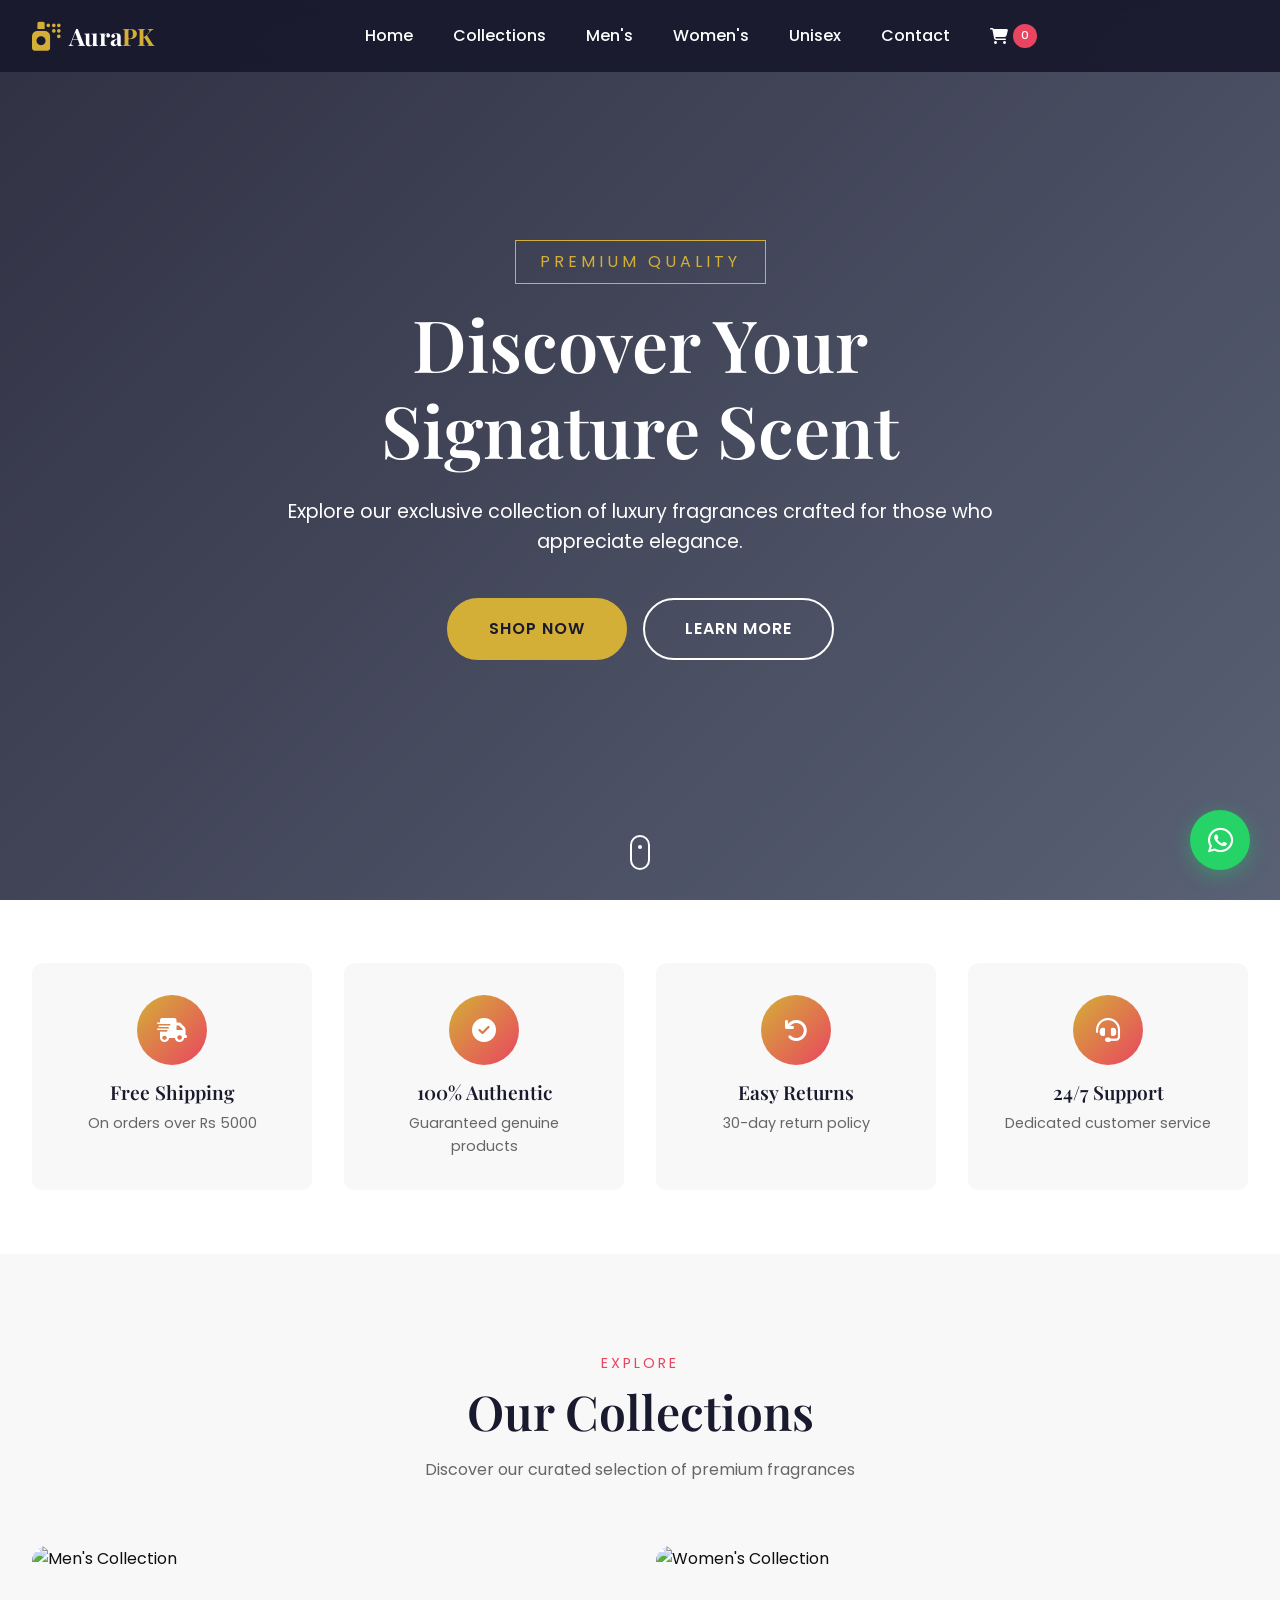
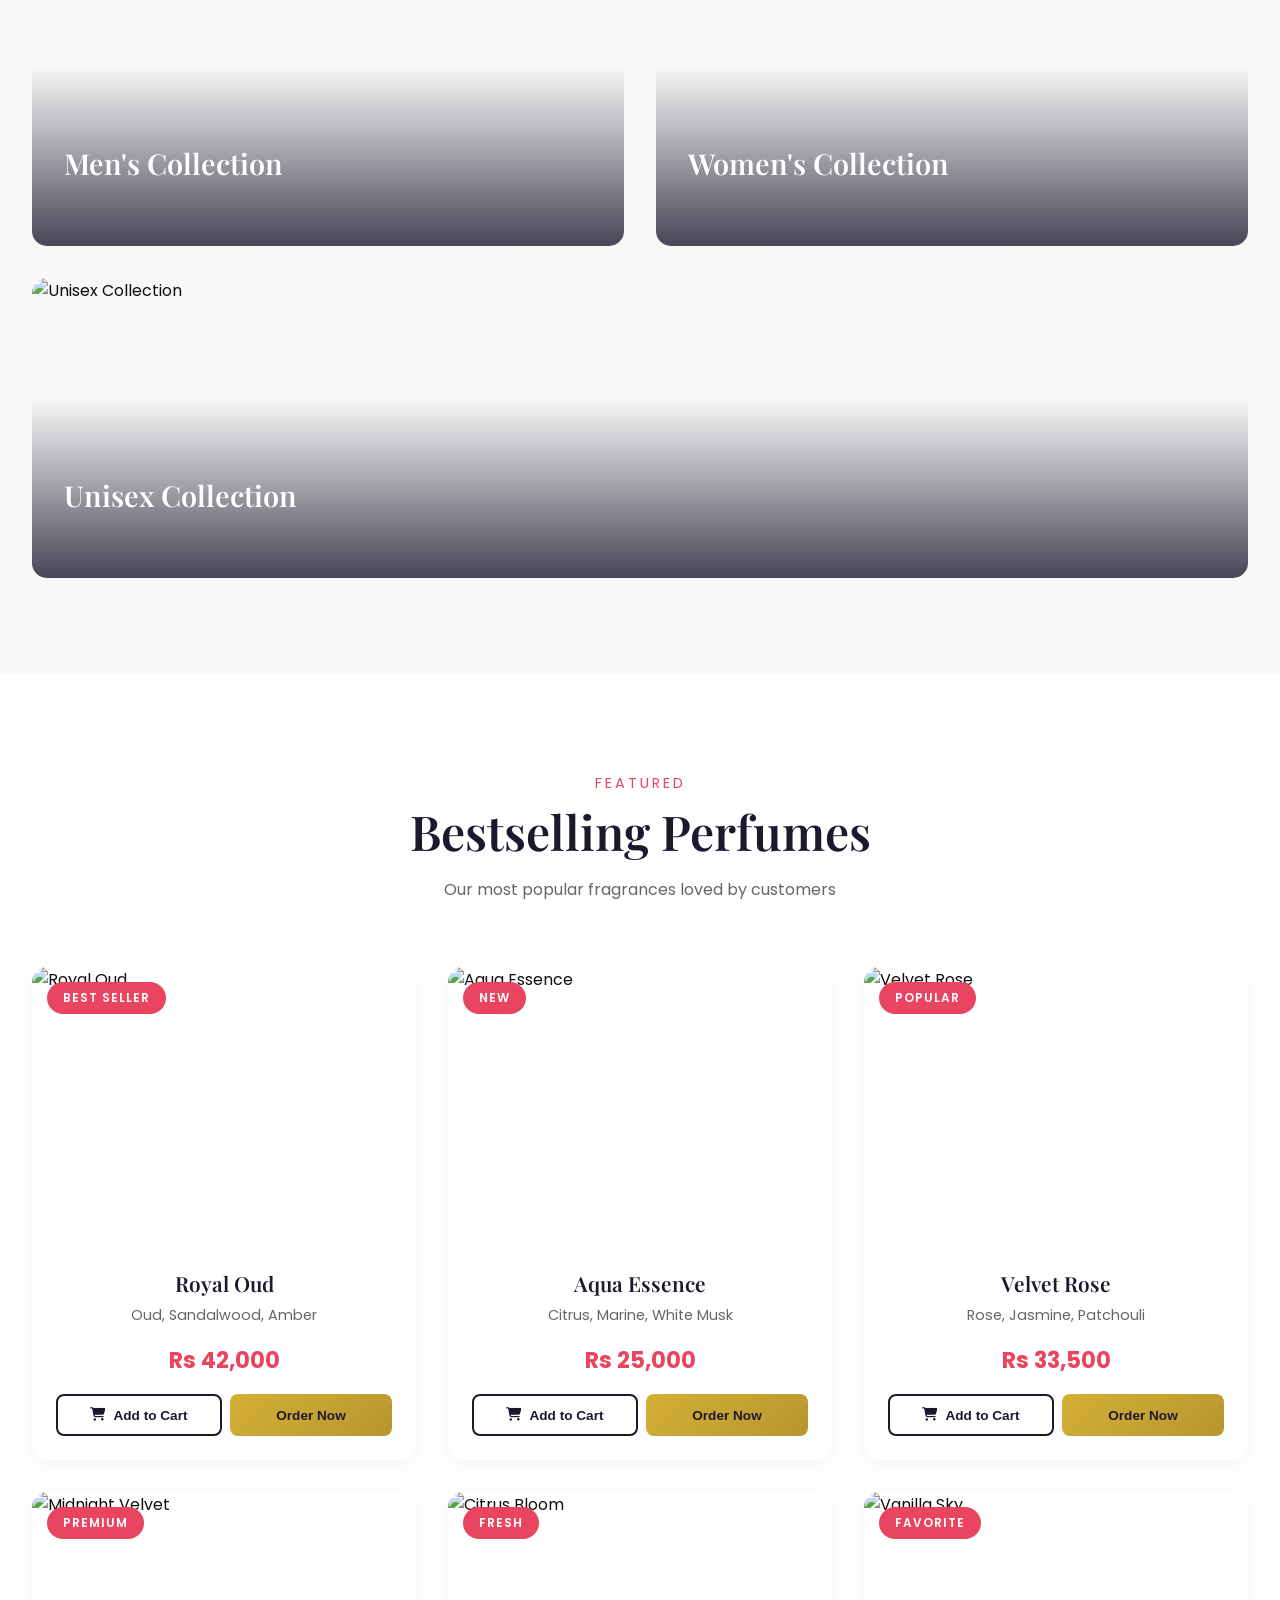
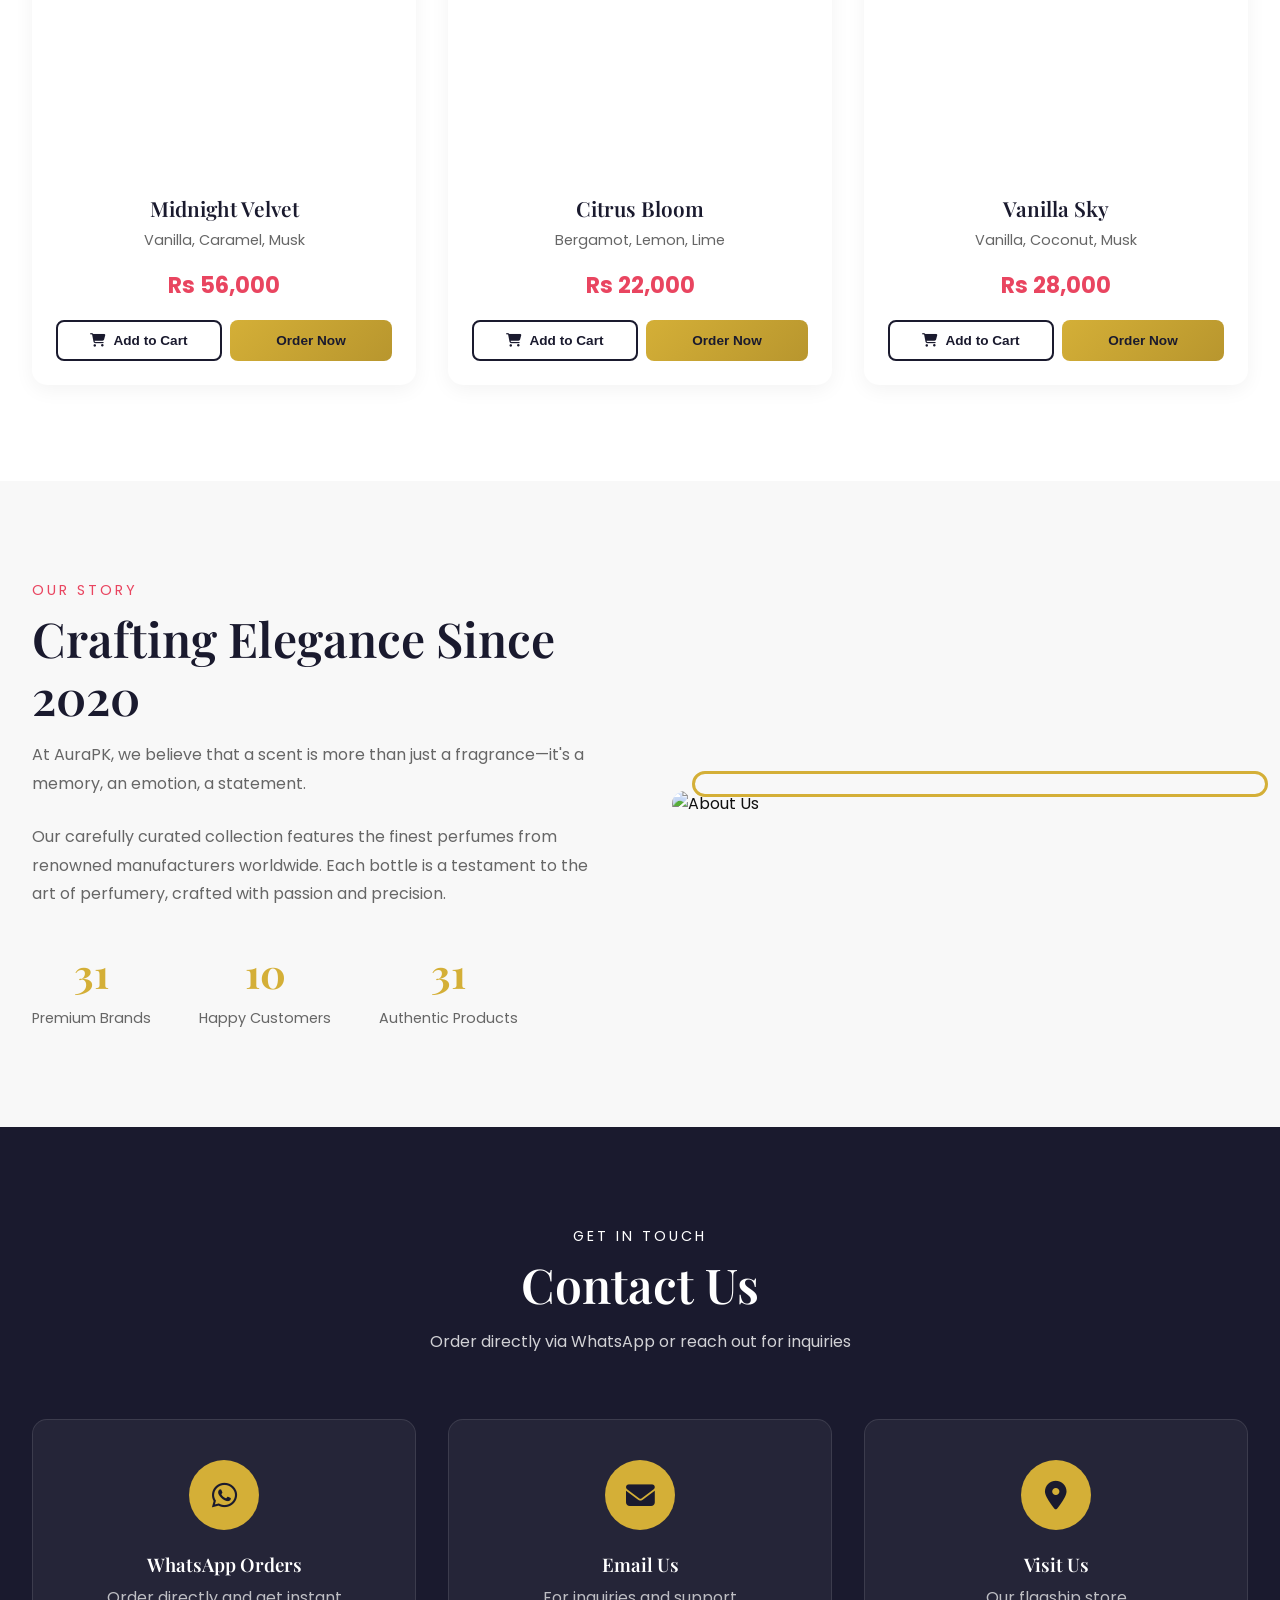
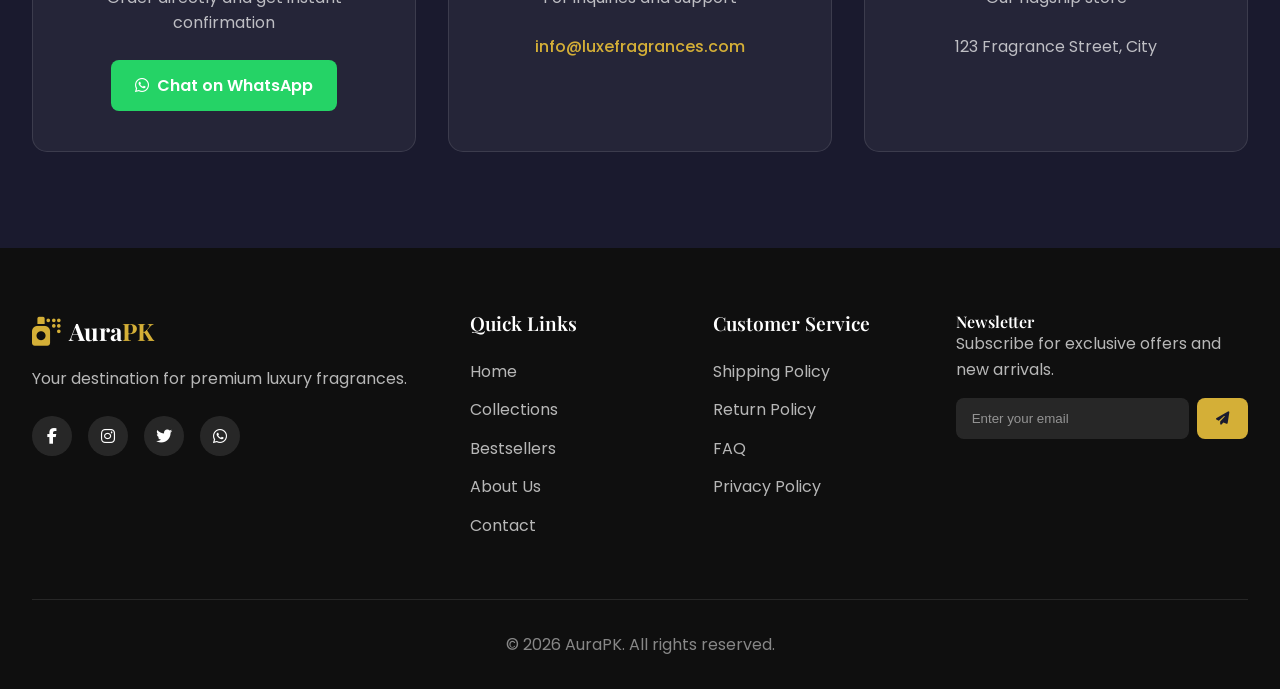
==== commit 4a692e9a: "Update index.html" ====
--- a/index.html
+++ b/index.html
@@ -72,7 +72,7 @@
                         <i class="fas fa-shipping-fast"></i>
                     </div>
                     <h3>Free Shipping</h3>
-                    <p>On orders over $50</p>
+                    <p>On orders over Rs 5000</p>
                 </div>
                 <div class="feature-card fade-in">
                     <div class="feature-icon">
